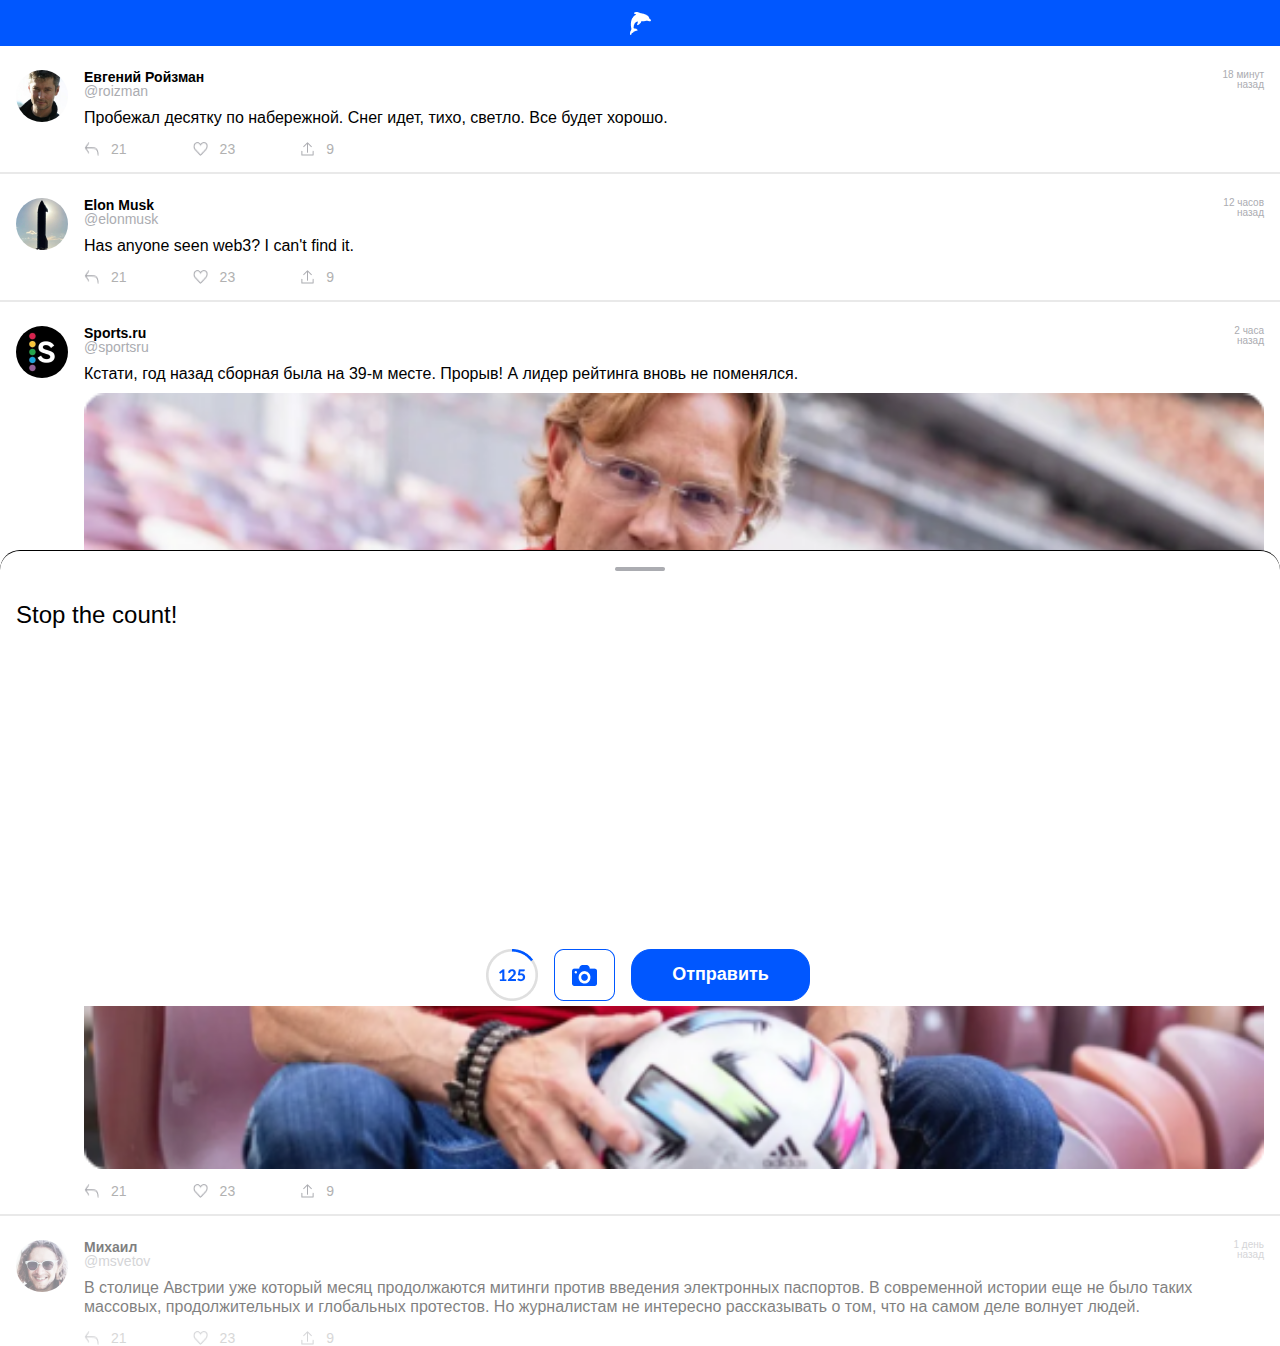
==== mobileDopost.html @ f6b641c9 "32 commit" ====
<!DOCTYPE html>
<html lang="en">
<head>
    <meta charset="UTF-8">
    <meta http-equiv="X-UA-Compatible" content="IE=edge">
    <meta name="viewport" content="width=device-width, initial-scale=1.0">
    <title>Document</title>
    <link rel="stylesheet" href="mobileDopost.css">
</head>
<body>
    <div class="header__mobile__block">
        <div class="header__mobile__logo">
            <img src="/img/logoFeed.png">
        </div>
    </div>
    <div class="header__desk__block">
        <div class="header__desk__left__block">
            <div class="header__desk__left__block__items">
                <div class="header__desk__main__button header__button main__button">
                    <img src="/img/imgFEEDdesk/icon.png">
                    <p>Главная</p>
                </div>
                <div class="header__desk__notification__button header__button">
                    <img src="/img/imgFEEDdesk/call.png">
                    <p>Уведомления</p>
                </div>
                <div class="header__desk__messages__button header__button">
                    <img src="/img/imgFEEDdesk/mail.png">
                    <p>Сообщения</p>
                </div>
            </div>
        </div>
        <div class="header__desk__right__block">
            <div class="header__desk__logo__button">
                <img src="/img/imgFEEDdesk/logo.png">
            </div>
            <div class="header__desk__avatar__button">
                <img src="/img/imgFEEDdesk/OcB0vLAYuFzV0 1.png">
            </div>
        </div>
    </div>
    <main>
        <div class="main__left__content">
            <div class="main__doPost">
                <div class="whats__new">
                    <p>Что нового, Donald?</p>
                </div>
            </div>
            <div class="main__content__messages__sideBar__flexBlock">
                <div class="main__content__messages__flexBlock">
                  <div class="main__content__messages__block">
                    <div class="main__content__messages__userLogo"><img src="img/roizman.png">
                    </div>
                    <div class="main__content__messages__userText">
                      <div class="messages__block__name__time">
                        <div>
                          <div class="messages__userText__name"><p>Евгений Ройзман</p>
                          </div>
                          <div class="messages__userText__nickName"><p>@roizman</p>
                          </div>
                        </div>
                        <div class="main__content__messages__userTime"><p>18 минут назад</p>
                        </div>
                      </div>
                      <div class="messages__userText__text"><p>Пробежал десятку по набережной. Снег идет, тихо, светло. Все будет хорошо.</p>
                      </div>
                      <div class="messages__userText__icons">
                        <div class="icon__right icon">
                          <img src="img/right.png">
                          <p>21</p>
                        </div>
                        <div class="icon__heart icon">
                          <img src="img/heart.png">
                          <p>23</p>
                        </div>
                        <div class="icon__share icon">
                          <img src="img/share.png">
                          <p>9</p>
                        </div>
                      </div>
                    </div>
                  </div>
                  <div class="messages__line"></div>
                  <div class="main__content__messages__block">
                    <div class="main__content__messages__userLogo"><img src="img/ilon_mask.png">
                    </div>
                    <div class="main__content__messages__userText">
                      <div class="messages__block__name__time">
                        <div>
                          <div class="messages__userText__name"><p>Elon Musk</p>
                          </div>
                          <div class="messages__userText__nickName"><p>@elonmusk</p>
                          </div>
                        </div>
                        <div class="main__content__messages__userTime"><p>12 часов назад</p>
                        </div>
                      </div>
                      <div class="messages__userText__text"><p>Has anyone seen web3? I can't find it.</p>
                      </div>
                      <div class="messages__userText__icons">
                        <div class="icon__right icon">
                          <img src="img/right.png">
                          <p>21</p>
                        </div>
                        <div class="icon__heart icon">
                          <img src="img/heart.png">
                          <p>23</p>
                        </div>
                        <div class="icon__share icon">
                          <img src="img/share.png">
                          <p>9</p>
                        </div>
                      </div>
                    </div>
                  </div>
                  <div class="messages__line"></div>
                  <div class="main__content__messages__block">
                    <div class="main__content__messages__userLogo"><img src="img/sports_ru_logo.png">
                    </div>
                    <div class="main__content__messages__userText">
                      <div class="messages__block__name__time">
                        <div>
                          <div class="messages__userText__name"><p>Sports.ru</p>
                          </div>
                          <div class="messages__userText__nickName"><p>@sportsru</p>
                          </div>
                        </div>
                        <div class="main__content__messages__userTime"><p>2 часа назад</p>
                        </div>
                      </div>
                      <div class="messages__userText__text"><p>Кстати, год назад сборная была на 39-м месте. Прорыв! А лидер рейтинга вновь не поменялся.</p>
                      </div>
                      <div class="messages__userPicture">
                        <img src="img/karpin2.png">
                      </div>
                      <div class="messages__userText__icons">
                        <div class="icon__right icon">
                          <img src="img/right.png">
                          <p>21</p>
                        </div>
                        <div class="icon__heart icon">
                          <img src="img/heart.png">
                          <p>23</p>
                        </div>
                        <div class="icon__share icon">
                          <img src="img/share.png">
                          <p>9</p>
                        </div>
                      </div>
                    </div>
                  </div>
                  <div class="messages__line"></div>
                  <div class="main__content__messages__block svetov">
                    <div class="main__content__messages__userLogo"><img src="img/svetov.png">
                    </div>
                    <div class="main__content__messages__userText">
                      <div class="messages__block__name__time">
                        <div>
                          <div class="messages__userText__name"><p>Михаил</p>
                          </div>
                          <div class="messages__userText__nickName"><p>@msvetov</p>
                          </div>
                        </div>
                        <div class="main__content__messages__userTime"><p>1 день назад</p>
                        </div>
                      </div>
                      <div class="messages__userText__text"><p>В столице Австрии уже который месяц продолжаются митинги против введения электронных паспортов. В современной истории еще не было таких массовых, продолжительных и глобальных протестов. Но журналистам не интересно рассказывать о том, что на самом деле волнует людей.</p>
                      </div>
                      <div class="messages__userText__icons">
                        <div class="icon__right icon">
                          <img src="img/right.png">
                          <p>21</p>
                        </div>
                        <div class="icon__heart icon">
                          <img src="img/heart.png">
                          <p>23</p>
                        </div>
                        <div class="icon__share icon">
                          <img src="img/share.png">
                          <p>9</p>
                        </div>
                      </div>
                    </div>
                  </div>
                </div>
            </div>
        </div>
        <div class="main__right__content">
            <div class="main__right__userInfo">
                <div class="main__right__userPhoto__userNames">
                    <div class="main__right__userPhoto">
                        <img src="/img/imgFEEDdesk/don.png">
                    </div>
                    <div class="main__right__userNames">
                        <div class="main__right__userName">
                            <p>Donald</p>
                        </div>
                        <div class="main__right__userNickname">
                            <p>@donaldjtrump</p>
                        </div>
                    </div>
                </div>
                <div class="main__right__userStat">
                    <div class="main__right__userStat__messages">
                        <div class="main__right__userStat__messages__num">
                            <p>45K</p>
                        </div>
                        <div class="main__right__userStat__messages__text">
                            <p>Сообщение</p>
                        </div>
                    </div>
                    <div class="main__right__userStat__reading">
                        <div class="main__right__userStat__reading__num">
                            <p>28</p>
                        </div>
                        <div class="main__right__userStat__reading__text">
                            <p>Читаемых</p>
                        </div>
                    </div>
                    <div class="main__right__userStat__readers">
                        <div class="main__right__userStat__readers__num">
                            <p>118</p>
                        </div>
                        <div class="main__right__userStat__messages__text">
                            <p>Читателей</p>
                        </div>
                    </div>
                </div>
            </div>
            <div class="main__right__actualTopics">
                <div class="main__content__actualTopics">
                    <p class="actualTopics__title">Актуальные темы</p>
                    <div class="actualTopics__block">
                      <div class="actual__topics__block">
                        <p class="sidebar__topic__name">Новый Год 2022</p>
                        <div class="topic__info">
                          <div class="topic__info__img"><img src="img/icon.png">
                          </div>
                          <div class="topic__info__country"><p>Россия</p>
                          </div>
                          <div class="topic__info__messages"><p>2 941 сообщение</p></div>
                        </div>
                      </div>
                      <div class="actual__topics__block">
                        <p class="sidebar__topic__name">BTS</p>
                        <div class="topic__info">
                          <div class="topic__info__img"><img src="img/icon.png">
                          </div>
                          <div class="topic__info__country"><p>Мир</p>
                          </div>
                          <div class="topic__info__messages"><p>29 718 сообщение</p>
                          </div>
                        </div>
                      </div>
                      <div class="actual__topics__block">
                        <p class="sidebar__topic__name">Украина</p>
                        <div class="topic__info">
                          <div class="topic__info__img"><img src="img/icon.png">
                          </div>
                          <div class="topic__info__country"><p>Россия</p>
                          </div>
                          <div class="topic__info__messages"><p>958 186 сообщение</p>
                          </div>
                        </div>
                      </div>
                      <div class="actual__topics__block">
                        <p class="sidebar__topic__name">Дудь</p>
                        <div class="topic__info">
                          <div class="topic__info__img"><img src="img/icon.png">
                          </div>
                          <div class="topic__info__country"><p>Россия</p>
                          </div>
                          <div class="topic__info__messages"><p>4 185 сообщение</p>
                          </div>
                        </div>
                      </div>
                      <div class="actual__topics__block">
                        <p class="sidebar__topic__name">ЛГБТ</p>
                        <div class="topic__info">
                          <div class="topic__info__img"><img src="img/icon.png">
                          </div>
                          <div class="topic__info__country"><p>Москва</p>
                          </div>
                          <div class="topic__info__messages"><p>482 сообщени</p>
                          </div>
                        </div>
                      </div>
                    </div>
                  </div>
            </div>
            <div class="main__right__recomendation">
                <div class="main__content__interestingBloggers">
                    <p class="sidebar__inerestingBloggers__title">Рекомендации для вас</p>
                    <div class="sidebar__bloggers__block">
                      <div class="intBloggers__block">
                        <div class="intBloggers__logo">
                          <img src="img/habr.png">
                        </div>
                        <div class="intBloggers__text">
                          <p class="intBloggers__name">Хабр Научпоп</p>
                          <p class="intBloggers__nickName">@habr_popsci</p>
                        </div>
                        <button class="intBloggers__button">Читать</button>
                      </div>
                      <div class="intBloggers__block">
                        <div class="intBloggers__logo">
                          <img src="img/matchtv.png">
                        </div>
                        <div class="intBloggers__text">
                          <p class="intBloggers__name">Матв ТВ</p>
                          <p class="intBloggers__nickName">@MatchTV</p>
                        </div>
                        <button class="intBloggers__button">Читать</button>
                      </div>
                      <div class="intBloggers__block">
                        <div class="intBloggers__logo">
                          <img src="img/pm.png">
                        </div>
                        <div class="intBloggers__text">
                          <p class="intBloggers__name">Популярная меха...</p>
                          <p class="intBloggers__nickName">@PopMechanica</p>
                        </div>
                        <button class="intBloggers__button">Читать</button>
                    </div>
                    </div>
                  </div>
            </div>
        </div>
    </main>
   <div class="doPost__mobile">
     <div class="doPost__mobile__img">
        <img src="/img/feedNewTweet/Rectangle 24.png">
     </div>
     <p class="doPost__mobile__text">Stop the count!</p>
     <div class="doPost__buttons__flex">
        <div class="doPost__firstButton post__button">
            <img src="/img/feedNewTweet/symbols countdown.png">
        </div>
        <div class="doPost__secondButton post__button">
            <img src="/img/feedNewTweet/add photo button.png">
        </div>
        <div class="doPost__thirdButton post__button">
            <div class="doPost__sendPost"><p>Отправить</p></div>
        </div>
     </div>
   </div>
</body>
</html>
---- mobileDopost.css ----
@import url('https://fonts.googleapis.com/css2?family=Grape+Nuts&display=swap');

body{
  font-family: 'Lato', sans-serif;
}

*{
    padding: 0;
    margin: 0;
    border: 0;
}

*,*:before,*:after{
    -moz-box-sizing: border-box;
    -webkit-box-sizing: border-box;
    box-sizing: border-box;
}

:focus,:active{outline: none;}
a:focus,a:active{outline: none;}

nav,footer,header,aside{display: block;}

html,body{
    max-width: 100%;
    font-size: 100%;
    line-height: 1;
    font-size: 14px; 
    -ms-text-size-adjust: 100%;
    -moz-text-size-adjust: 100%;
    -webkit-text-size-adjust: 100%;
}

input,button,textarea{font-family:inherit}

input::-ms-clear{display: none}
button{cursor: pointer;}
button::-moz-focus-inner {padding:0; border:0;}
a, a:visited{text-decoration: none;}
ul li{list-style: none;}
img{vertical-align: top;}

h1, h2, h3, h4, h5, h6 {font-size: inherit; font-weight: 400;}

.mobile__fixed__buttom{
    position: fixed;
    top: 400px;
    left: calc(80vw)
}
.header__block__mobile{
    display: flex;
    flex-direction: row;
    background:#0057FF;
    height: 46px;
}

.header__desk__block{
    display: none;
}

.main__right__content{
    display: none;
}

.main__doPost{
    display: none;
}

.header__mobile__block{
    background: #0057FF;
    height: 46px;
    display: flex;
    align-items: center;
    justify-content: center; 
}

.footer__mobile__block{
    display: flex;
    margin-top: 16px;
    height: 47px;
    box-shadow:  0 -5px 5px -5px rgba(0, 0, 0, .5);
}

.fotter__mobile_button_1{
    display: flex;
    flex-basis: 25%;
    align-items: center;
    justify-content: center;
    border-bottom: 3px solid #0057FF; 
}

.fotter__mobile_button_1 img{
    width: 20px;
    height: 20px;
}

.fotter__mobile_button_2{
    display: flex;
    flex-basis: 25%;
    align-items: center;
    justify-content: center; 
}

.fotter__mobile_button_3{
    display: flex;
    flex-basis: 25%;
    align-items: center;
    justify-content: center; 
}

.fotter__mobile_button_4{
    display: flex;
    flex-basis: 25%;
    align-items: center;
    justify-content: center; 
}

.fotter__mobile_button_4 img{
    width: 26px;
    height: 26px;
    border-radius: 100px;
}

.header__block__desk{
    display: none;
}

.header__block__mobile{
    display: flex;
}

.logo_block_2{
    display: none;
}

.logo_block{
    display: flex;
    align-items: center;
    justify-content: center;
}

.logo{
    margin: 0 auto;
}

.logo__text{
    text-align: center;
}

.logo__text p{
    margin-bottom: 15px;
    margin-top: 22px;
}




.main__content__stat{
  background: #0057FF;
  color: white;
  text-align: center;
}



.main__content__messages__block{
  margin: 42px 16px 0px 16px; 
}

.main__content__messages__block{
  display: flex;
  margin-top: 24px;
}

.main__content__messages__userTime{
  text-align: end;
  color: #ABACB1;
  width: 50px;
}

.messages__userText__nickName{
  color: #ABACB1;
  font-size: 14px;
  float: left;
}

.messages__userText__name{
  font-size: 14px;
  font-weight: 900;
  
}

.messages__userText__text{
  font-size: 16px;
}
.messages__userText__text{
  margin-top: 4px;
}
.messages__userText__text{
  line-height: 19px;
}

.main__content__messages__title{
  font-size: 24px;
  font-weight: 900;
  line-height: 19px;
  margin-top: 42px;
  margin-left: 16px;
}

.main__content__messages__userLogo img{
  border-radius: 30px;
}

.main__content__messages__userLogo{
  margin-right: 16px;
}

.messages__userText__text{
  margin-top: 10px;
}

.messages__userText__icons{
  display: flex;
  justify-content: space-between;
  margin-top: 15px;
  max-width: 250px;
}

.icon{
  display: flex;
}

.icon p{
  margin-left: 12px;
  color: #B1B1B1;
  size: 14px;
}

.messages__line{
  height: 1px;
  width: 100%;
  background: #E9E9E9;
  border: 1px solid #E9E9E9;
  margin: 16px 0;
}

.main__content__messages__userTime{
  font-size: 10px;
}

.messages__userPicture img{
  border-radius: 10px;
  margin-top: 10px;
}

.svetov{
  background: linear-gradient(0deg, #FFFFFF 21.87%, rgba(255, 255, 255, 0) 100%);
  opacity: 0.5;
}

.messages__userPicture img{
  width: 100%;
}

.main__stat__wrapper{
  padding: 36px 0;
}

.main__content__stat__block{
  margin-bottom: 32px;
}

.main__content__stat__block:last-child{
  margin-bottom: 0;
}

.main__content__stat__block__num{
  font-size: 48px;
  font-weight: 300;
}

.main__content__stat__block__text{
  font-size: 18px;
  font-weight: 400;
  margin-top: 5px;
}

.messages__userText__text{
  line-height: 19px;
}


.main__content__sidebar__block{
  display: none;
}


.messages__block__name__time{
  display: flex;
  justify-content: space-between;
}

.main__content__messages__userText{
  width: 100%;
}

.footer_buttoms{
    margin-top: 16px;
    display: flex;
    height: 47px;
    border-top: 1px solid rgb(255, 255, 255);
    box-shadow: 0 -5px 5px -5px rgba(0, 0, 0, .5);
}

.footer_button{
    width: 25%;
    display: flex;
    align-items: center;
    justify-content: center;
}

.buttom_logo_border img{
    border-radius: 10px;
}

.button_home{
    border-bottom: 3px solid #0057FF;
}

.messages_button{
    display: none;
}

.notification_button{
    display: none;
}

.main_button{
    display: none;
}

.avatar_button{
    display: none;
}

.doPost__mobile{
    display: flex;
    flex-direction: column;
    width: 100%;
    height: 456px;
    background: #ffff;
    border-top: 1px solid black;
    border-radius: 20px;
    position: absolute;
    top: 550px;
}

.doPost__mobile__img{
    display: flex;
    align-self: center;
    margin-top: 16px;
}

.doPost__sendPost{
    background: #0057FF;
    color: white;
    height: 100%;
    border: 1px solid #0057FF;
    border-radius: 20px;
}

.doPost__buttons__flex{
    display: flex;
    margin-top: auto;
    margin-bottom: 5px;
    align-self: center;
}

.doPost__thirdButton{
}

.doPost__thirdButton p{
    margin-left: 40px;
    margin-right: 40px;
    font-size: 18px;
    font-weight: 700;
    margin-top: 15px;
    margin-bottom: 15px;
}

.post__button{
    margin-left: 16px;
}

.doPost__mobile__text{
    margin-left: 16px;
    margin-top: 32px;
    font-size: 24px;
    font-weight: 500;
}
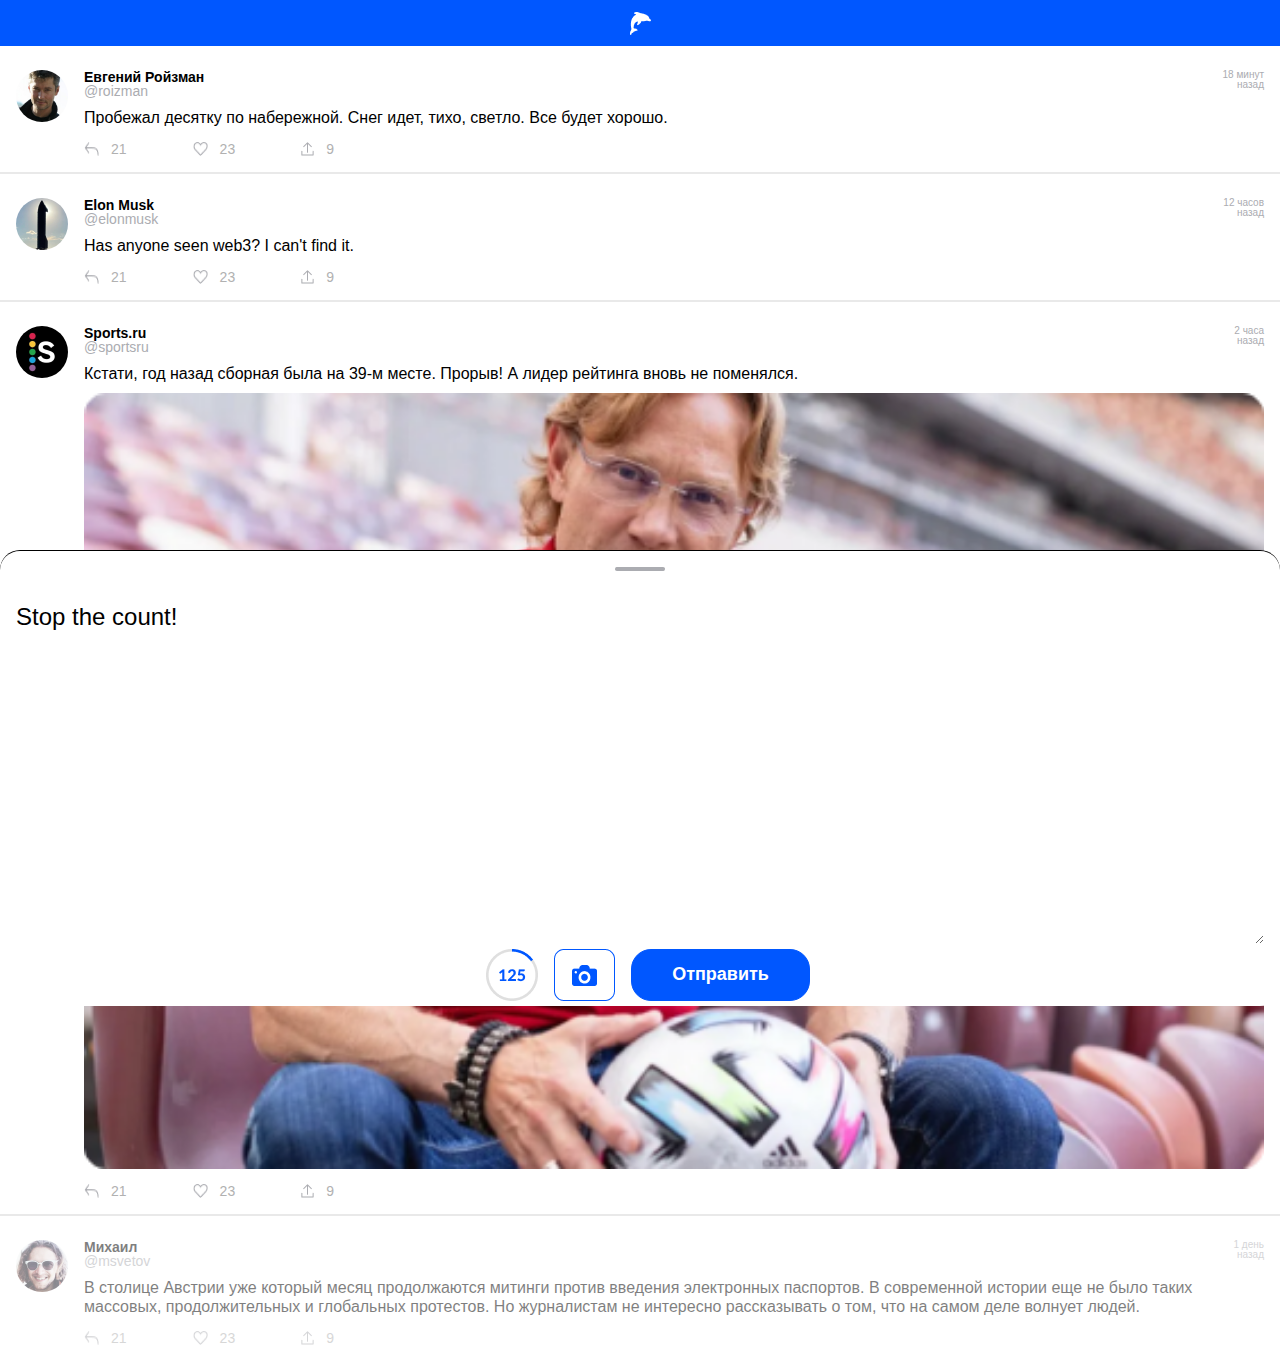
==== commit 19d47d90: "43 commit" ====
--- a/mobileDopost.html
+++ b/mobileDopost.html
@@ -331,7 +331,7 @@
      <div class="doPost__mobile__img">
         <img src="/img/feedNewTweet/Rectangle 24.png">
      </div>
-     <p class="doPost__mobile__text">Stop the count!</p>
+     <textarea>Stop the count!</textarea>
      <div class="doPost__buttons__flex">
         <div class="doPost__firstButton post__button">
             <img src="/img/feedNewTweet/symbols countdown.png">
--- a/mobileDopost.css
+++ b/mobileDopost.css
@@ -42,6 +42,16 @@
 
 h1, h2, h3, h4, h5, h6 {font-size: inherit; font-weight: 400;}
 
+textarea{
+    font-size: 24px;
+    font-weight: 500;
+    margin-top: 32px;
+    margin-left: 16px;
+    margin-right: 16px;
+    height: 100%;
+    margin-bottom: 5px;
+}
+
 .mobile__fixed__buttom{
     position: fixed;
     top: 400px;
